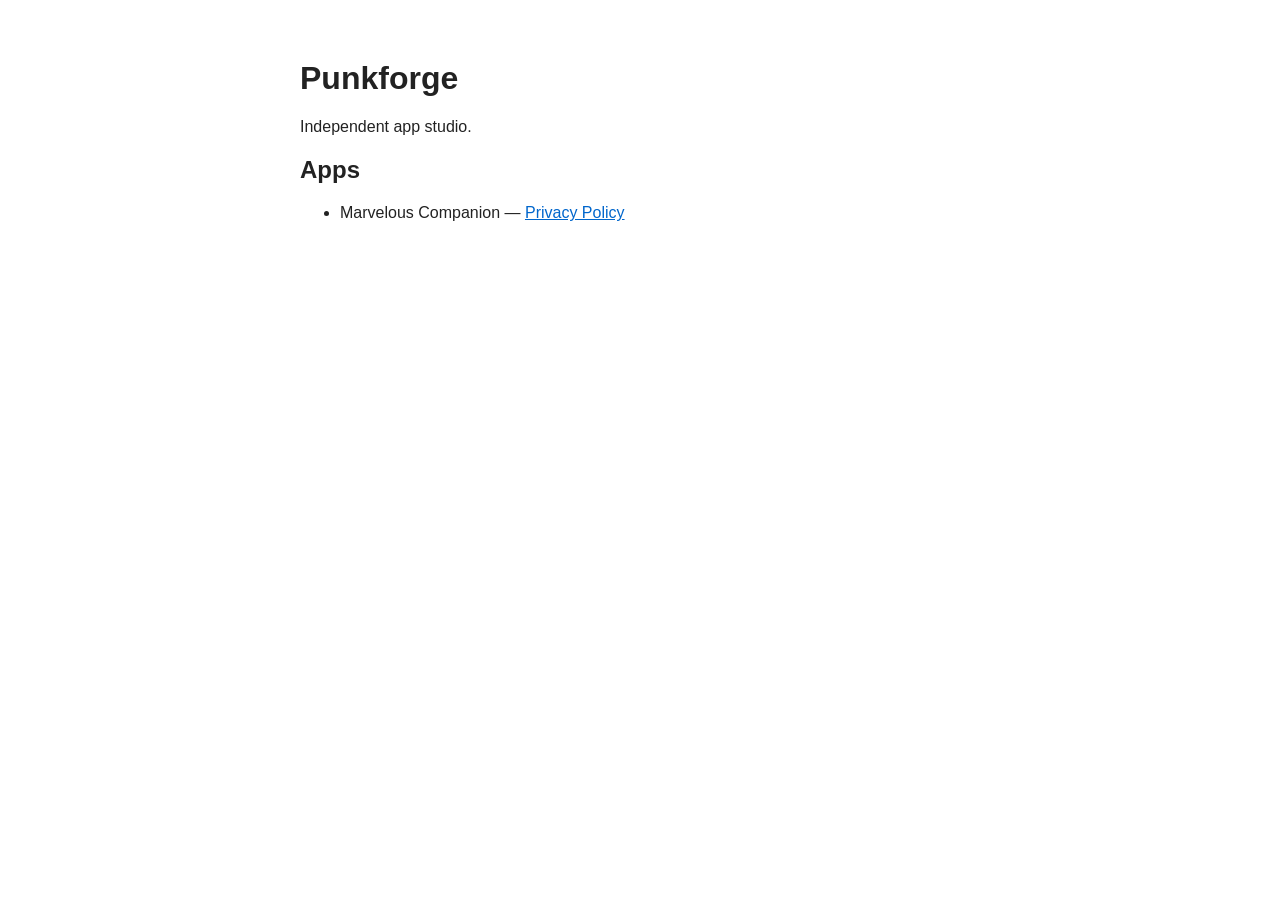
==== index.html @ 89debbb6 "feat: add studio index and Marvelous Companion privacy policy" ====
<!DOCTYPE html>
<html lang="en">
<head>
  <meta charset="UTF-8">
  <meta name="viewport" content="width=device-width, initial-scale=1.0">
  <title>Punkforge</title>
  <style>
    body { font-family: sans-serif; max-width: 680px; margin: 60px auto; padding: 0 20px; color: #222; }
    a { color: #0066cc; }
  </style>
</head>
<body>
  <h1>Punkforge</h1>
  <p>Independent app studio.</p>
  <h2>Apps</h2>
  <ul>
    <li>Marvelous Companion — <a href="/privacy/marvelous-companion">Privacy Policy</a></li>
  </ul>
</body>
</html>
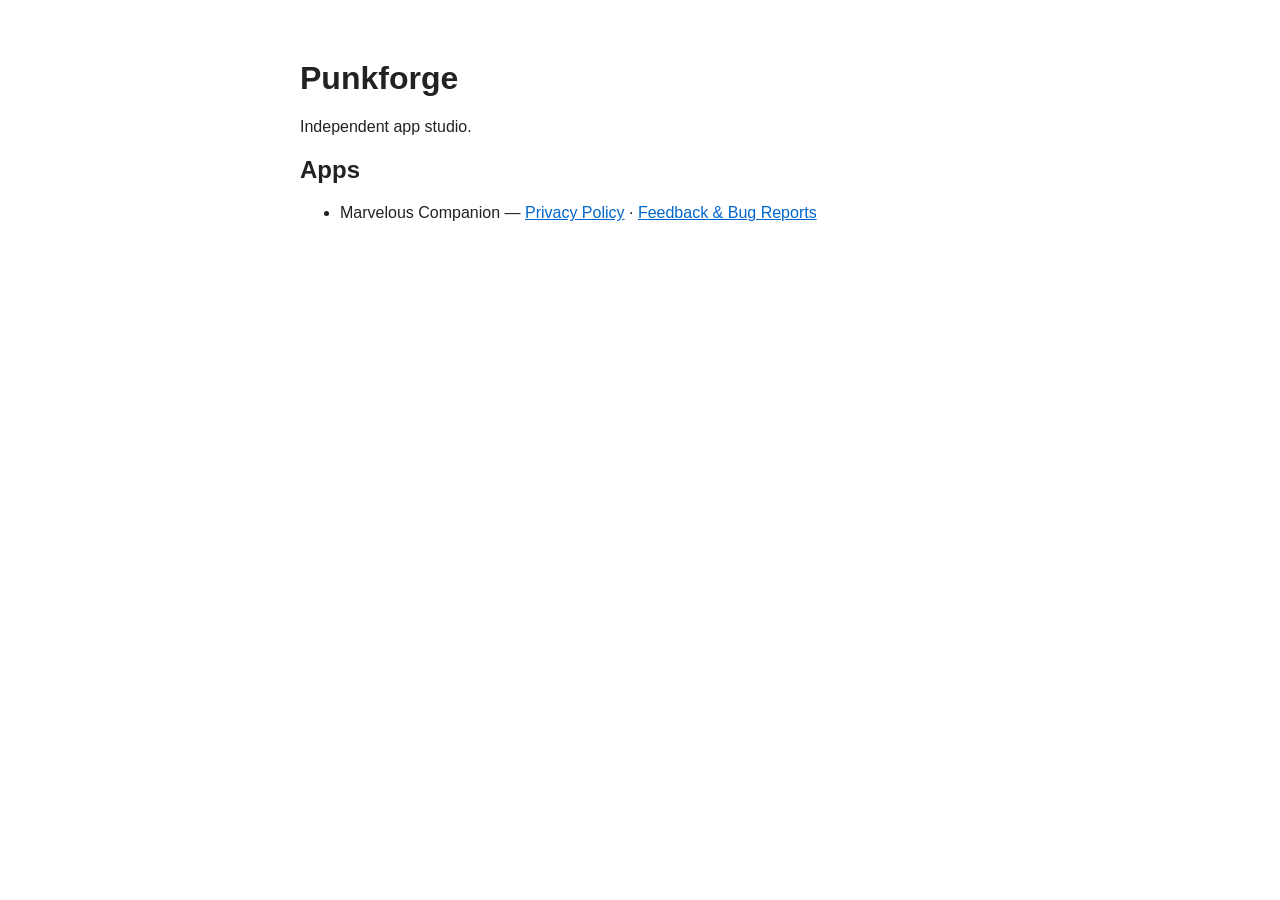
==== commit 0adad6f4: "feat: add Marvelous Companion feedback form page" ====
--- a/index.html
+++ b/index.html
@@ -14,7 +14,7 @@
   <p>Independent app studio.</p>
   <h2>Apps</h2>
   <ul>
-    <li>Marvelous Companion — <a href="/privacy/marvelous-companion">Privacy Policy</a></li>
+    <li>Marvelous Companion — <a href="/privacy/marvelous-companion">Privacy Policy</a> · <a href="/feedback">Feedback & Bug Reports</a></li>
   </ul>
 </body>
 </html>
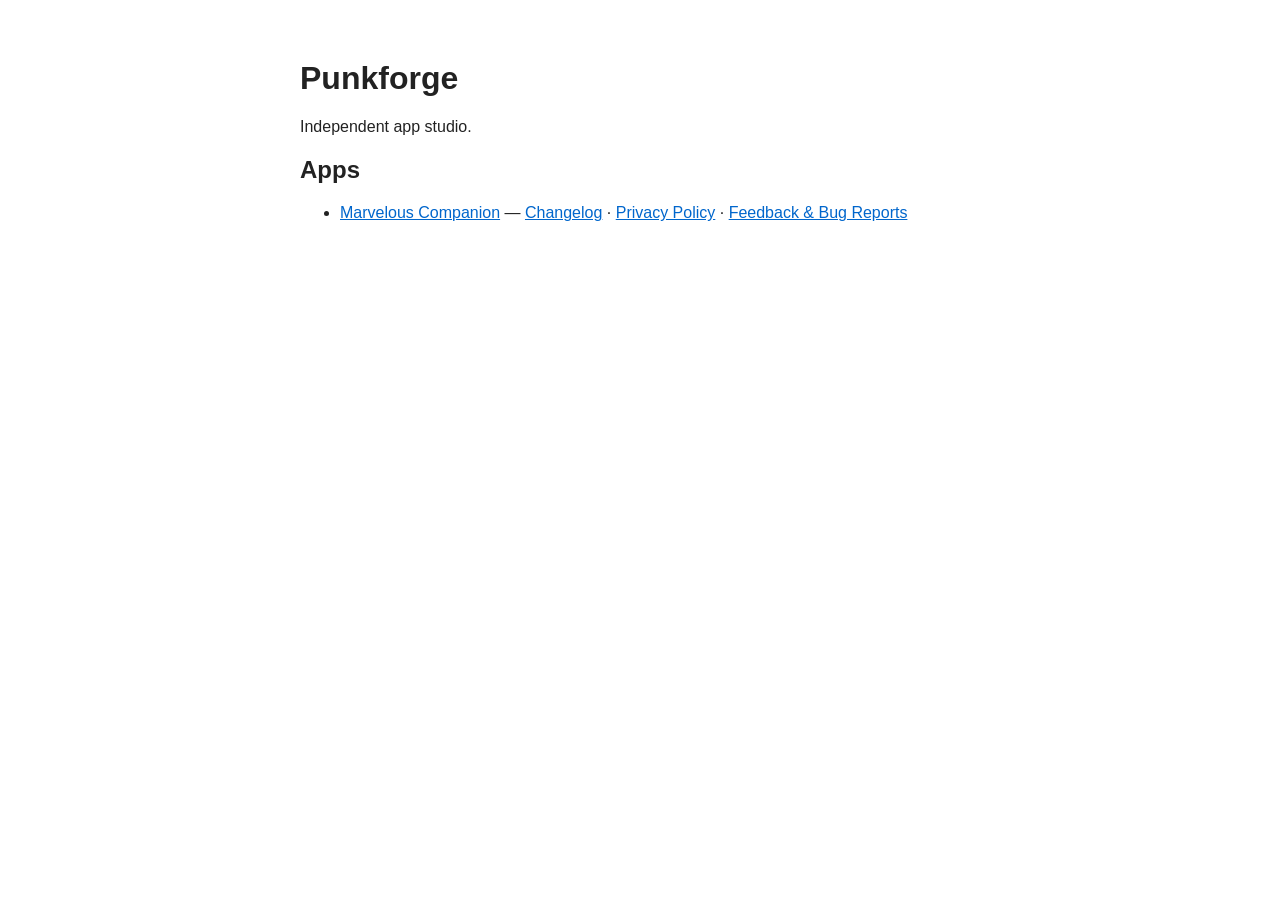
==== commit 5421e3e1: "fix: restore studio index content" ====
--- a/index.html
+++ b/index.html
@@ -14,7 +14,7 @@
   <p>Independent app studio.</p>
   <h2>Apps</h2>
   <ul>
-    <li>Marvelous Companion — <a href="/privacy/marvelous-companion">Privacy Policy</a> · <a href="/feedback">Feedback & Bug Reports</a></li>
+    <li><a href="/marvelous-companion">Marvelous Companion</a> — <a href="/marvelous-companion/changelog">Changelog</a> · <a href="/marvelous-companion/privacy">Privacy Policy</a> · <a href="/feedback">Feedback &amp; Bug Reports</a></li>
   </ul>
 </body>
-</html>
+</html>
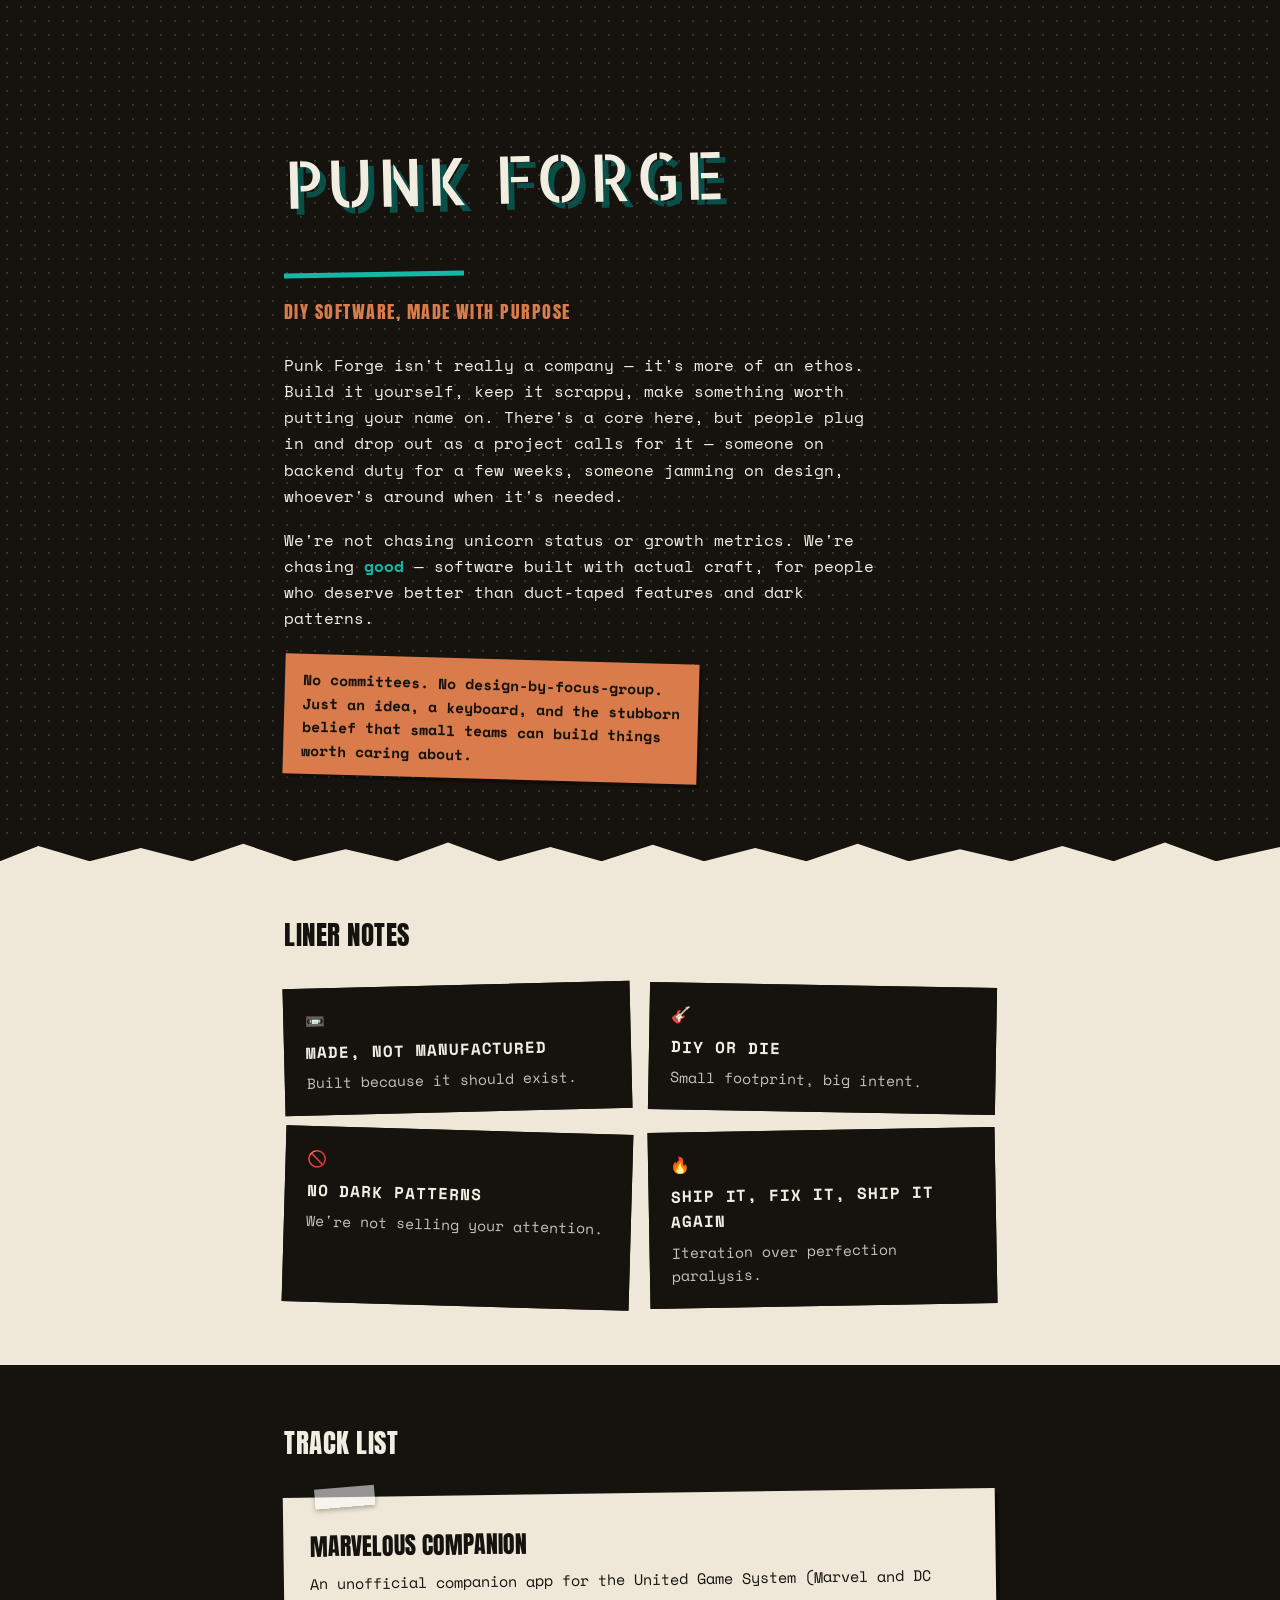
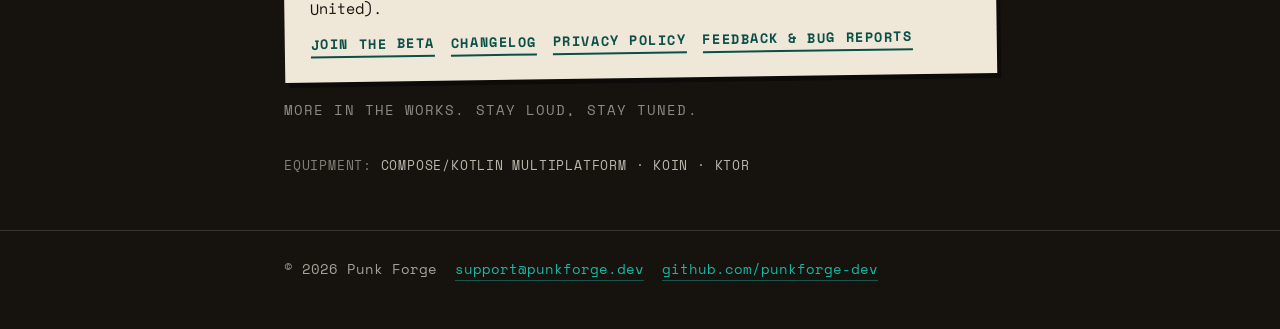
==== commit 16d6725b: "Revamp index.html with new styles and content Updated the HTML structure and styles for the Punk For" ====
--- a/index.html
+++ b/index.html
@@ -1,20 +1,360 @@
 <!DOCTYPE html>
 <html lang="en">
 <head>
-  <meta charset="UTF-8">
-  <meta name="viewport" content="width=device-width, initial-scale=1.0">
-  <title>Punkforge</title>
-  <style>
-    body { font-family: sans-serif; max-width: 680px; margin: 60px auto; padding: 0 20px; color: #222; }
-    a { color: #0066cc; }
-  </style>
+<meta charset="UTF-8">
+<meta name="viewport" content="width=device-width, initial-scale=1.0">
+<title>Punk Forge — DIY software, made with purpose</title>
+<link rel="preconnect" href="https://fonts.googleapis.com">
+<link rel="preconnect" href="https://fonts.gstatic.com" crossorigin>
+<link href="https://fonts.googleapis.com/css2?family=Allerta+Stencil&family=Anton&family=Space+Mono:wght@400;700&display=swap" rel="stylesheet">
+<style>
+  :root {
+    --ink-black: #16130f;
+    --paper: #efe8d8;
+    --paper-dark: #e2d9c4;
+    --teal: #14b8a6;
+    --teal-dark: #0a4f48;
+    --orange: #d97b4a;
+    --cream-text: #f2ede1;
+    --line: rgba(242, 237, 225, 0.16);
+  }
+
+  * { box-sizing: border-box; }
+
+  body {
+    margin: 0;
+    background: var(--ink-black);
+    color: var(--cream-text);
+    font-family: 'Space Mono', monospace;
+    line-height: 1.6;
+  }
+
+  a { color: var(--teal); }
+  a:focus-visible, button:focus-visible {
+    outline: 2px solid var(--teal);
+    outline-offset: 3px;
+  }
+
+  .wrap {
+    max-width: 760px;
+    margin: 0 auto;
+    padding: 0 24px;
+  }
+
+  /* ---------- Hero ---------- */
+
+  .hero {
+    position: relative;
+    padding: 90px 0 60px;
+    background-image: radial-gradient(var(--line) 1px, transparent 1px);
+    background-size: 14px 14px;
+    overflow: hidden;
+  }
+
+  .wordmark-wrap {
+    margin-bottom: 20px;
+  }
+
+  .wordmark {
+    position: relative;
+    display: inline-block;
+    font-family: 'Allerta Stencil', sans-serif;
+    font-weight: 400;
+    text-transform: uppercase;
+    letter-spacing: 0.05em;
+    font-size: clamp(2.3rem, 8.5vw, 4.1rem);
+    line-height: 1.05;
+    color: var(--cream-text);
+    transform: rotate(-1.4deg);
+    text-shadow: 6px 6px 0 var(--teal-dark);
+  }
+
+  .underline-bar {
+    width: min(180px, 40%);
+    height: 5px;
+    margin-top: 4px;
+    background: var(--teal);
+    transform: rotate(-1deg);
+  }
+
+  .patch h1 {
+    margin: 0;
+    font-family: 'Allerta Stencil', sans-serif;
+    font-weight: 400;
+    text-transform: uppercase;
+    letter-spacing: 0.05em;
+    color: var(--ink-black);
+    font-size: clamp(1.8rem, 6vw, 2.9rem);
+    line-height: 1.05;
+    text-align: center;
+    white-space: nowrap;
+  }
+
+  .tagline {
+    font-family: 'Anton', sans-serif;
+    font-weight: 400;
+    font-size: 1.15rem;
+    text-transform: uppercase;
+    letter-spacing: 0.08em;
+    color: var(--orange);
+    margin: 0 0 26px;
+  }
+
+  .lede {
+    max-width: 60ch;
+    font-size: 1.02rem;
+    color: var(--cream-text);
+    margin: 0 0 18px;
+  }
+
+  .lede strong { color: var(--teal); }
+
+  .sticky-note {
+    display: inline-block;
+    background: var(--orange);
+    color: var(--ink-black);
+    font-weight: 700;
+    font-size: 0.92rem;
+    padding: 14px 18px 12px;
+    margin-top: 10px;
+    transform: rotate(1.6deg);
+    box-shadow: 3px 4px 0 rgba(0,0,0,0.3);
+    max-width: 46ch;
+  }
+
+  /* ---------- Torn divider ---------- */
+
+  .torn {
+    height: 22px;
+    background: var(--paper);
+    clip-path: polygon(
+      0% 100%, 3% 30%, 7% 100%, 11% 40%, 15% 100%, 19% 20%, 23% 100%,
+      27% 45%, 31% 100%, 35% 15%, 39% 100%, 43% 35%, 47% 100%, 51% 25%,
+      55% 100%, 59% 40%, 63% 100%, 67% 20%, 71% 100%, 75% 45%, 79% 100%,
+      83% 30%, 87% 100%, 91% 15%, 95% 100%, 100% 35%, 100% 100%, 0% 100%
+    );
+  }
+
+  /* ---------- Setlist (ethos) section ---------- */
+
+  .ethos {
+    background: var(--paper);
+    color: var(--ink-black);
+    padding: 52px 0 60px;
+  }
+
+  .ethos h2, .apps h2 {
+    font-family: 'Anton', sans-serif;
+    font-weight: 400;
+    font-size: 1.7rem;
+    letter-spacing: 0.02em;
+    margin: 0 0 28px;
+    text-transform: uppercase;
+  }
+
+  .cards {
+    display: grid;
+    grid-template-columns: repeat(2, 1fr);
+    gap: 18px;
+  }
+  @media (max-width: 540px) {
+    .cards { grid-template-columns: 1fr; }
+  }
+
+  .card {
+    background: var(--ink-black);
+    color: var(--cream-text);
+    padding: 18px 20px;
+    border: 2px solid var(--ink-black);
+  }
+  .card:nth-child(1) { transform: rotate(-1.4deg); }
+  .card:nth-child(2) { transform: rotate(1deg); }
+  .card:nth-child(3) { transform: rotate(1.6deg); }
+  .card:nth-child(4) { transform: rotate(-1deg); }
+
+  .card .mark { color: var(--teal); font-weight: 700; }
+  .card h3 {
+    font-family: 'Space Mono', monospace;
+    font-size: 1rem;
+    text-transform: uppercase;
+    letter-spacing: 0.06em;
+    margin: 6px 0 6px;
+  }
+  .card p { margin: 0; font-size: 0.92rem; color: rgba(242,237,225,0.8); }
+
+  /* ---------- Forging (apps) ---------- */
+
+  .apps { background: var(--ink-black); padding: 56px 0 40px; }
+
+  .app-card {
+    background: var(--paper);
+    color: var(--ink-black);
+    padding: 24px 26px;
+    position: relative;
+    transform: rotate(-0.8deg);
+    box-shadow: 4px 5px 0 rgba(0,0,0,0.4);
+  }
+
+  .app-card::before {
+    content: "";
+    position: absolute;
+    top: -10px;
+    left: 32px;
+    width: 60px;
+    height: 20px;
+    background: rgba(255,255,255,0.55);
+    transform: rotate(-4deg);
+    box-shadow: 0 2px 5px rgba(0,0,0,0.3);
+  }
+
+  .app-card h3 {
+    font-family: 'Anton', sans-serif;
+    font-weight: 400;
+    font-size: 1.5rem;
+    text-transform: uppercase;
+    margin: 6px 0 6px;
+  }
+
+  .app-card p { margin: 0 0 14px; font-size: 0.95rem; }
+
+  .app-links {
+    display: flex;
+    flex-wrap: wrap;
+    gap: 6px 16px;
+    font-size: 0.85rem;
+    font-weight: 700;
+    text-transform: uppercase;
+    letter-spacing: 0.04em;
+  }
+  .app-links a { color: var(--teal-dark); text-decoration: none; border-bottom: 2px solid var(--teal-dark); }
+  .app-links a:hover { color: var(--ink-black); border-bottom-color: var(--ink-black); }
+  .app-links a:focus-visible { outline-color: var(--ink-black); }
+
+  .coming-soon {
+    margin-top: 22px;
+    font-size: 0.85rem;
+    text-transform: uppercase;
+    letter-spacing: 0.08em;
+    color: rgba(242,237,225,0.55);
+  }
+
+  .equipment {
+    margin-top: 34px;
+    font-size: 0.82rem;
+    color: rgba(242,237,225,0.5);
+    text-transform: uppercase;
+    letter-spacing: 0.06em;
+  }
+  .equipment span { color: rgba(242,237,225,0.75); }
+
+  /* ---------- Footer ---------- */
+
+  footer {
+    background: var(--ink-black);
+    border-top: 1px solid var(--line);
+    padding: 28px 0 48px;
+    font-size: 0.85rem;
+    color: rgba(242,237,225,0.65);
+  }
+  footer a { color: var(--teal); text-decoration: none; border-bottom: 1px solid rgba(20,184,166,0.4); }
+  footer a:hover { border-bottom-color: var(--teal); }
+  footer .row {
+    display: flex;
+    flex-wrap: wrap;
+    gap: 8px 18px;
+    align-items: center;
+  }
+
+  @media (prefers-reduced-motion: reduce) {
+    * { transition: none !important; }
+  }
+</style>
 </head>
 <body>
-  <h1>Punkforge</h1>
-  <p>Independent app studio.</p>
-  <h2>Apps</h2>
-  <ul>
-    <li><a href="/marvelous-companion">Marvelous Companion</a> — <a href="/marvelous-companion/changelog">Changelog</a> · <a href="/marvelous-companion/privacy">Privacy Policy</a> · <a href="/feedback">Feedback &amp; Bug Reports</a></li>
-  </ul>
+
+  <section class="hero">
+    <div class="wrap">
+      <div class="wordmark-wrap">
+        <h1 class="wordmark">Punk Forge</h1>
+        <div class="underline-bar"></div>
+      </div>
+      <p class="tagline">DIY software, made with purpose</p>
+      <p class="lede">
+        Punk Forge isn't really a company — it's more of an ethos. Build it
+        yourself, keep it scrappy, make something worth putting your name
+        on. There's a core here, but people plug in and drop out as a
+        project calls for it — someone on backend duty for a few weeks,
+        someone jamming on design, whoever's around when it's needed.
+      </p>
+      <p class="lede">
+        We're not chasing unicorn status or growth metrics. We're chasing
+        <strong>good</strong> — software built with actual craft, for
+        people who deserve better than duct-taped features and dark
+        patterns.
+      </p>
+      <div class="sticky-note">
+        No committees. No design-by-focus-group. Just an idea, a keyboard,
+        and the stubborn belief that small teams can build things worth
+        caring about.
+      </div>
+    </div>
+  </section>
+
+  <div class="torn"></div>
+
+  <section class="ethos">
+    <div class="wrap">
+      <h2>Liner Notes</h2>
+      <div class="cards">
+        <div class="card">
+          <div class="mark">📼</div>
+          <h3>Made, not manufactured</h3>
+          <p>Built because it should exist.</p>
+        </div>
+        <div class="card">
+          <div class="mark">🎸</div>
+          <h3>DIY or die</h3>
+          <p>Small footprint, big intent.</p>
+        </div>
+        <div class="card">
+          <div class="mark">🚫</div>
+          <h3>No dark patterns</h3>
+          <p>We're not selling your attention.</p>
+        </div>
+        <div class="card">
+          <div class="mark">🔥</div>
+          <h3>Ship it, fix it, ship it again</h3>
+          <p>Iteration over perfection paralysis.</p>
+        </div>
+      </div>
+    </div>
+  </section>
+
+  <section class="apps">
+    <div class="wrap">
+      <h2>Track List</h2>
+      <div class="app-card">
+        <h3>Marvelous Companion</h3>
+        <p>An unofficial companion app for the United Game System (Marvel and DC United).</p>
+        <div class="app-links">
+          <a href="https://discord.gg/6PDXRXaq2K">Join the Beta</a>
+          <a href="/marvelous-companion/changelog">Changelog</a>
+          <a href="/marvelous-companion/privacy">Privacy Policy</a>
+          <a href="/feedback">Feedback &amp; Bug Reports</a>
+        </div>
+      </div>
+      <p class="coming-soon">More in the works. Stay loud, stay tuned.</p>
+      <p class="equipment">Equipment: <span>Compose/Kotlin Multiplatform · Koin · Ktor</span></p>
+    </div>
+  </section>
+
+  <footer>
+    <div class="wrap row">
+      <span>&copy; 2026 Punk Forge</span>
+      <a href="mailto:support@punkforge.dev">support@punkforge.dev</a>
+      <a href="https://github.com/punkforge-dev">github.com/punkforge-dev</a>
+    </div>
+  </footer>
+
 </body>
-</html>+</html>
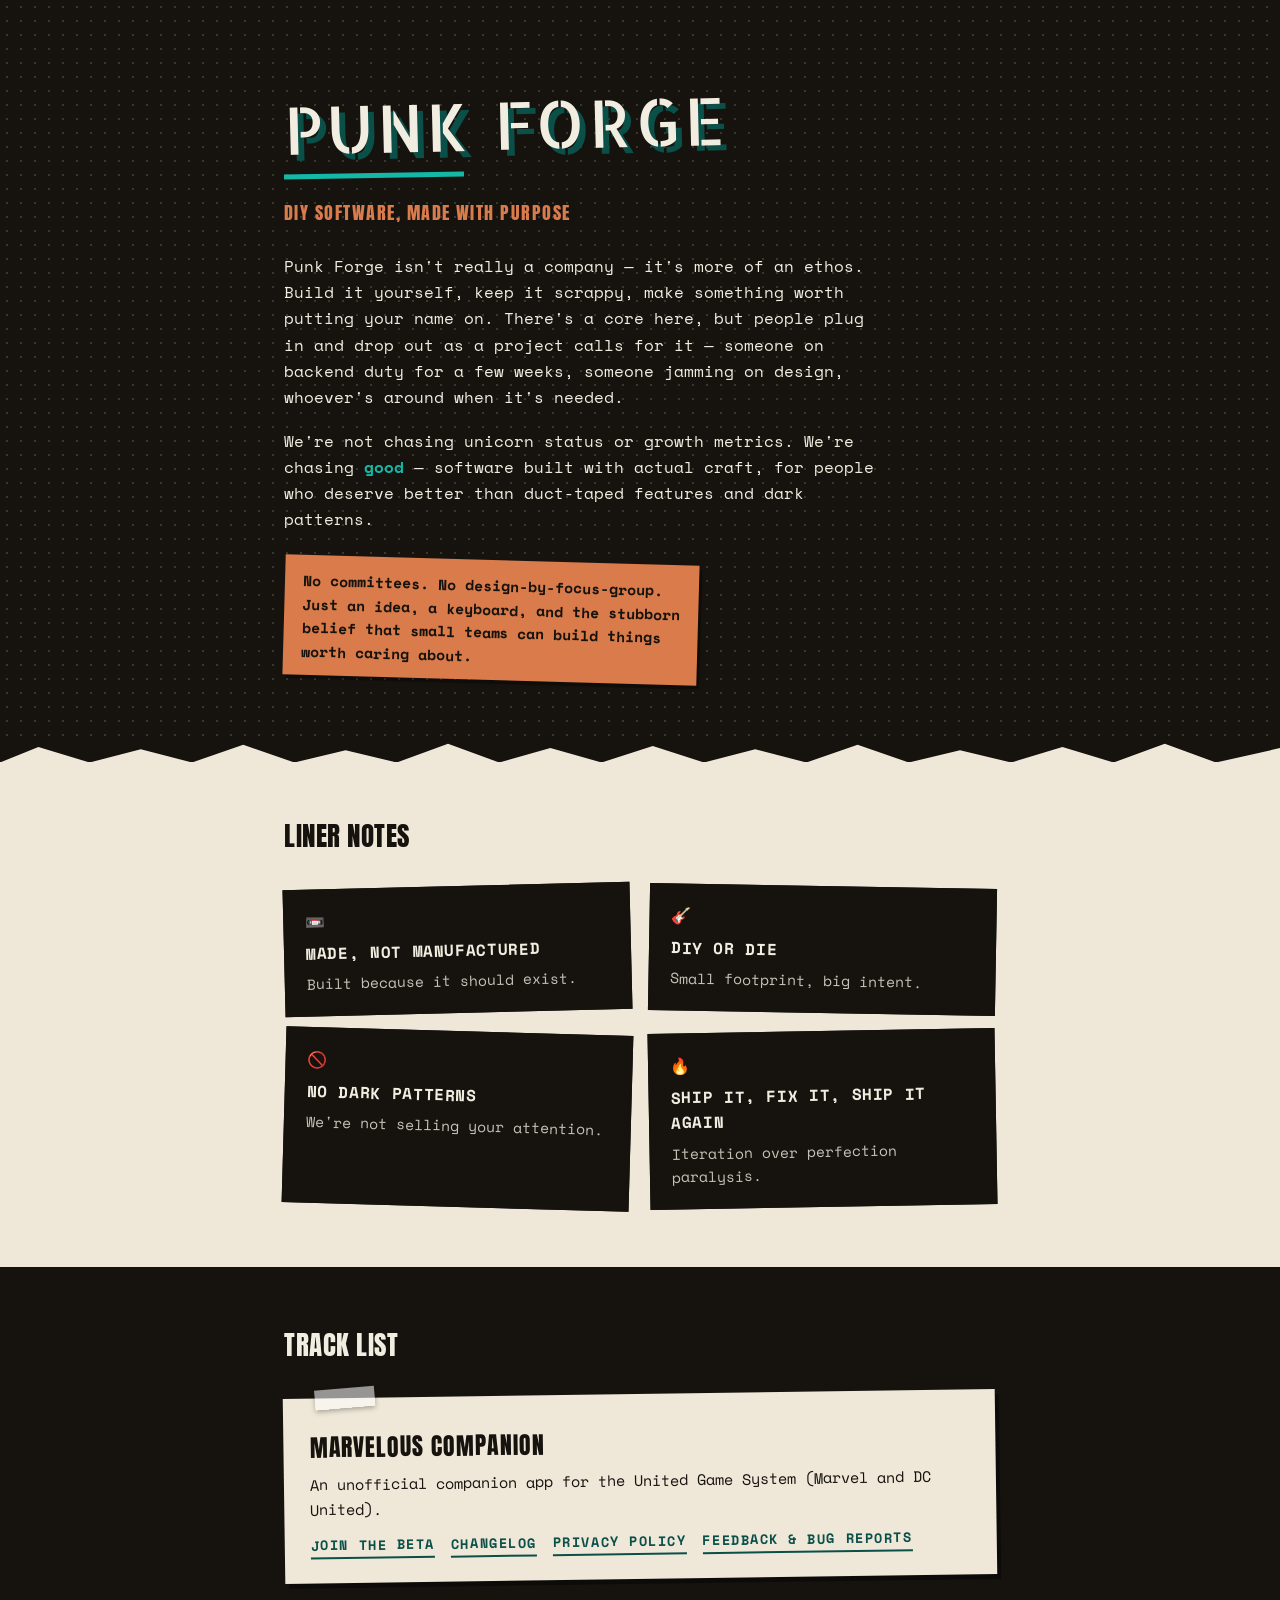
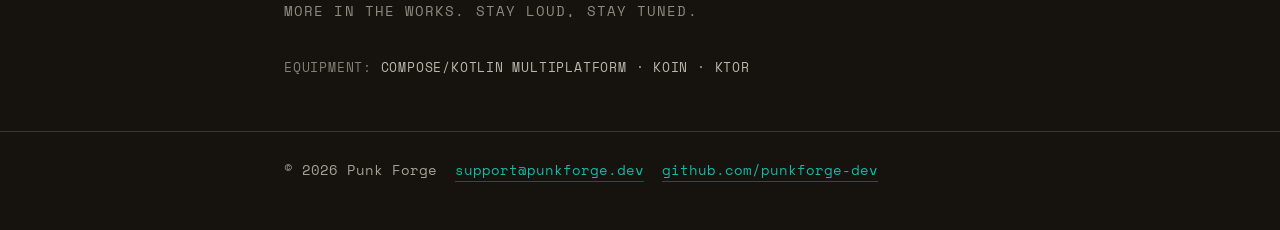
==== commit 8cb6a43f: "extend punk-zine design system site-wide Pull index.html's design tokens/components into assets/styl" ====
--- a/index.html
+++ b/index.html
@@ -7,40 +7,8 @@
 <link rel="preconnect" href="https://fonts.googleapis.com">
 <link rel="preconnect" href="https://fonts.gstatic.com" crossorigin>
 <link href="https://fonts.googleapis.com/css2?family=Allerta+Stencil&family=Anton&family=Space+Mono:wght@400;700&display=swap" rel="stylesheet">
+<link rel="stylesheet" href="/assets/style.css">
 <style>
-  :root {
-    --ink-black: #16130f;
-    --paper: #efe8d8;
-    --paper-dark: #e2d9c4;
-    --teal: #14b8a6;
-    --teal-dark: #0a4f48;
-    --orange: #d97b4a;
-    --cream-text: #f2ede1;
-    --line: rgba(242, 237, 225, 0.16);
-  }
-
-  * { box-sizing: border-box; }
-
-  body {
-    margin: 0;
-    background: var(--ink-black);
-    color: var(--cream-text);
-    font-family: 'Space Mono', monospace;
-    line-height: 1.6;
-  }
-
-  a { color: var(--teal); }
-  a:focus-visible, button:focus-visible {
-    outline: 2px solid var(--teal);
-    outline-offset: 3px;
-  }
-
-  .wrap {
-    max-width: 760px;
-    margin: 0 auto;
-    padding: 0 24px;
-  }
-
   /* ---------- Hero ---------- */
 
   .hero {
@@ -90,145 +58,14 @@
     white-space: nowrap;
   }
 
-  .tagline {
-    font-family: 'Anton', sans-serif;
-    font-weight: 400;
-    font-size: 1.15rem;
-    text-transform: uppercase;
-    letter-spacing: 0.08em;
-    color: var(--orange);
-    margin: 0 0 26px;
+  /* ---------- Setlist (paper-section) + Forging (apps) ---------- */
+
+  .paper-section h2, .apps h2 {
+    font-size: 1.7rem;
+    margin: 0 0 28px;
   }
 
-  .lede {
-    max-width: 60ch;
-    font-size: 1.02rem;
-    color: var(--cream-text);
-    margin: 0 0 18px;
-  }
-
-  .lede strong { color: var(--teal); }
-
-  .sticky-note {
-    display: inline-block;
-    background: var(--orange);
-    color: var(--ink-black);
-    font-weight: 700;
-    font-size: 0.92rem;
-    padding: 14px 18px 12px;
-    margin-top: 10px;
-    transform: rotate(1.6deg);
-    box-shadow: 3px 4px 0 rgba(0,0,0,0.3);
-    max-width: 46ch;
-  }
-
-  /* ---------- Torn divider ---------- */
-
-  .torn {
-    height: 22px;
-    background: var(--paper);
-    clip-path: polygon(
-      0% 100%, 3% 30%, 7% 100%, 11% 40%, 15% 100%, 19% 20%, 23% 100%,
-      27% 45%, 31% 100%, 35% 15%, 39% 100%, 43% 35%, 47% 100%, 51% 25%,
-      55% 100%, 59% 40%, 63% 100%, 67% 20%, 71% 100%, 75% 45%, 79% 100%,
-      83% 30%, 87% 100%, 91% 15%, 95% 100%, 100% 35%, 100% 100%, 0% 100%
-    );
-  }
-
-  /* ---------- Setlist (ethos) section ---------- */
-
-  .ethos {
-    background: var(--paper);
-    color: var(--ink-black);
-    padding: 52px 0 60px;
-  }
-
-  .ethos h2, .apps h2 {
-    font-family: 'Anton', sans-serif;
-    font-weight: 400;
-    font-size: 1.7rem;
-    letter-spacing: 0.02em;
-    margin: 0 0 28px;
-    text-transform: uppercase;
-  }
-
-  .cards {
-    display: grid;
-    grid-template-columns: repeat(2, 1fr);
-    gap: 18px;
-  }
-  @media (max-width: 540px) {
-    .cards { grid-template-columns: 1fr; }
-  }
-
-  .card {
-    background: var(--ink-black);
-    color: var(--cream-text);
-    padding: 18px 20px;
-    border: 2px solid var(--ink-black);
-  }
-  .card:nth-child(1) { transform: rotate(-1.4deg); }
-  .card:nth-child(2) { transform: rotate(1deg); }
-  .card:nth-child(3) { transform: rotate(1.6deg); }
-  .card:nth-child(4) { transform: rotate(-1deg); }
-
-  .card .mark { color: var(--teal); font-weight: 700; }
-  .card h3 {
-    font-family: 'Space Mono', monospace;
-    font-size: 1rem;
-    text-transform: uppercase;
-    letter-spacing: 0.06em;
-    margin: 6px 0 6px;
-  }
-  .card p { margin: 0; font-size: 0.92rem; color: rgba(242,237,225,0.8); }
-
-  /* ---------- Forging (apps) ---------- */
-
   .apps { background: var(--ink-black); padding: 56px 0 40px; }
-
-  .app-card {
-    background: var(--paper);
-    color: var(--ink-black);
-    padding: 24px 26px;
-    position: relative;
-    transform: rotate(-0.8deg);
-    box-shadow: 4px 5px 0 rgba(0,0,0,0.4);
-  }
-
-  .app-card::before {
-    content: "";
-    position: absolute;
-    top: -10px;
-    left: 32px;
-    width: 60px;
-    height: 20px;
-    background: rgba(255,255,255,0.55);
-    transform: rotate(-4deg);
-    box-shadow: 0 2px 5px rgba(0,0,0,0.3);
-  }
-
-  .app-card h3 {
-    font-family: 'Anton', sans-serif;
-    font-weight: 400;
-    font-size: 1.5rem;
-    text-transform: uppercase;
-    margin: 6px 0 6px;
-  }
-
-  .app-card p { margin: 0 0 14px; font-size: 0.95rem; }
-
-  .app-links {
-    display: flex;
-    flex-wrap: wrap;
-    gap: 6px 16px;
-    font-size: 0.85rem;
-    font-weight: 700;
-    text-transform: uppercase;
-    letter-spacing: 0.04em;
-  }
-  .app-links a { color: var(--teal-dark); text-decoration: none; border-bottom: 2px solid var(--teal-dark); }
-  .app-links a:hover { color: var(--ink-black); border-bottom-color: var(--ink-black); }
-  .app-links a:focus-visible { outline-color: var(--ink-black); }
 
   .coming-soon {
     margin-top: 22px;
@@ -246,28 +83,6 @@
     letter-spacing: 0.06em;
   }
   .equipment span { color: rgba(242,237,225,0.75); }
-
-  /* ---------- Footer ---------- */
-
-  footer {
-    background: var(--ink-black);
-    border-top: 1px solid var(--line);
-    padding: 28px 0 48px;
-    font-size: 0.85rem;
-    color: rgba(242,237,225,0.65);
-  }
-  footer a { color: var(--teal); text-decoration: none; border-bottom: 1px solid rgba(20,184,166,0.4); }
-  footer a:hover { border-bottom-color: var(--teal); }
-  footer .row {
-    display: flex;
-    flex-wrap: wrap;
-    gap: 8px 18px;
-    align-items: center;
-  }
-
-  @media (prefers-reduced-motion: reduce) {
-    * { transition: none !important; }
-  }
 </style>
 </head>
 <body>
@@ -302,7 +117,7 @@
 
   <div class="torn"></div>
 
-  <section class="ethos">
+  <section class="paper-section">
     <div class="wrap">
       <h2>Liner Notes</h2>
       <div class="cards">
--- a/assets/style.css
+++ b/assets/style.css
@@ -0,0 +1,268 @@
+/* Punk Forge shared design system — tokens, fonts, base + reusable components. */
+
+:root {
+  --ink-black: #16130f;
+  --paper: #efe8d8;
+  --paper-dark: #e2d9c4;
+  --teal: #14b8a6;
+  --teal-dark: #0a4f48;
+  --orange: #d97b4a;
+  --cream-text: #f2ede1;
+  --line: rgba(242, 237, 225, 0.16);
+}
+
+* { box-sizing: border-box; }
+
+body {
+  margin: 0;
+  background: var(--ink-black);
+  color: var(--cream-text);
+  font-family: 'Space Mono', monospace;
+  line-height: 1.6;
+}
+
+a { color: var(--teal); }
+a:focus-visible, button:focus-visible {
+  outline: 2px solid var(--teal);
+  outline-offset: 3px;
+}
+
+h1 {
+  font-family: 'Anton', sans-serif;
+  font-weight: 400;
+  text-transform: uppercase;
+  letter-spacing: 0.02em;
+  margin: 0 0 10px;
+  font-size: clamp(1.8rem, 5vw, 2.6rem);
+  line-height: 1.1;
+}
+
+h2 {
+  font-family: 'Anton', sans-serif;
+  font-weight: 400;
+  text-transform: uppercase;
+  letter-spacing: 0.02em;
+  margin: 0 0 20px;
+  font-size: 1.6rem;
+}
+
+h3 {
+  font-family: 'Space Mono', monospace;
+  font-weight: 700;
+  text-transform: uppercase;
+  letter-spacing: 0.04em;
+  margin: 0 0 6px;
+}
+
+.wrap {
+  max-width: 760px;
+  margin: 0 auto;
+  padding: 0 24px;
+}
+
+/* ---------- Site header (subpages) ---------- */
+
+.site-header {
+  padding: 24px 0;
+  border-bottom: 1px solid var(--line);
+}
+
+.site-header .wordmark-sm {
+  font-family: 'Allerta Stencil', sans-serif;
+  text-transform: uppercase;
+  letter-spacing: 0.05em;
+  font-size: 1.25rem;
+  color: var(--cream-text);
+  text-decoration: none;
+  text-shadow: 3px 3px 0 var(--teal-dark);
+}
+.site-header .wordmark-sm:focus-visible { outline-color: var(--teal); }
+
+.site-header .crumb {
+  font-size: 0.85rem;
+  color: rgba(242, 237, 225, 0.55);
+  margin-left: 8px;
+  text-transform: uppercase;
+  letter-spacing: 0.06em;
+}
+
+/* ---------- Tagline / lede (shared with hero) ---------- */
+
+.tagline {
+  font-family: 'Anton', sans-serif;
+  font-weight: 400;
+  font-size: 1.15rem;
+  text-transform: uppercase;
+  letter-spacing: 0.08em;
+  color: var(--orange);
+  margin: 0 0 26px;
+}
+
+.lede {
+  max-width: 60ch;
+  font-size: 1.02rem;
+  color: var(--cream-text);
+  margin: 0 0 18px;
+}
+
+.lede strong { color: var(--teal); }
+
+/* ---------- Sticky-note callout ---------- */
+
+.sticky-note {
+  display: inline-block;
+  background: var(--orange);
+  color: var(--ink-black);
+  font-weight: 700;
+  font-size: 0.92rem;
+  padding: 14px 18px 12px;
+  margin-top: 10px;
+  transform: rotate(1.6deg);
+  box-shadow: 3px 4px 0 rgba(0, 0, 0, 0.3);
+  max-width: 46ch;
+}
+.sticky-note a { color: var(--ink-black); text-decoration: underline; }
+
+/* ---------- Torn-paper divider ---------- */
+
+.torn {
+  height: 22px;
+  background: var(--paper);
+  clip-path: polygon(
+    0% 100%, 3% 30%, 7% 100%, 11% 40%, 15% 100%, 19% 20%, 23% 100%,
+    27% 45%, 31% 100%, 35% 15%, 39% 100%, 43% 35%, 47% 100%, 51% 25%,
+    55% 100%, 59% 40%, 63% 100%, 67% 20%, 71% 100%, 75% 45%, 79% 100%,
+    83% 30%, 87% 100%, 91% 15%, 95% 100%, 100% 35%, 100% 100%, 0% 100%
+  );
+}
+
+/* ---------- Paper content section ---------- */
+
+.paper-section {
+  background: var(--paper);
+  color: var(--ink-black);
+  padding: 52px 0 60px;
+}
+
+/* ---------- Rotated taped cards ---------- */
+
+.cards {
+  display: grid;
+  grid-template-columns: repeat(2, 1fr);
+  gap: 18px;
+}
+@media (max-width: 540px) {
+  .cards { grid-template-columns: 1fr; }
+}
+
+.card {
+  background: var(--ink-black);
+  color: var(--cream-text);
+  padding: 18px 20px;
+  border: 2px solid var(--ink-black);
+  display: block;
+  text-decoration: none;
+}
+.card:nth-child(1) { transform: rotate(-1.4deg); }
+.card:nth-child(2) { transform: rotate(1deg); }
+.card:nth-child(3) { transform: rotate(1.6deg); }
+.card:nth-child(4) { transform: rotate(-1deg); }
+
+.card .mark { color: var(--teal); font-weight: 700; }
+.card h3 {
+  font-family: 'Space Mono', monospace;
+  font-size: 1rem;
+  color: var(--cream-text);
+  margin: 6px 0 6px;
+}
+.card p { margin: 0; font-size: 0.92rem; color: rgba(242, 237, 225, 0.8); }
+
+/* ---------- App card (tape-strip panel) ---------- */
+
+.app-card {
+  background: var(--paper);
+  color: var(--ink-black);
+  padding: 24px 26px;
+  position: relative;
+  transform: rotate(-0.8deg);
+  box-shadow: 4px 5px 0 rgba(0, 0, 0, 0.4);
+}
+
+.app-card::before {
+  content: "";
+  position: absolute;
+  top: -10px;
+  left: 32px;
+  width: 60px;
+  height: 20px;
+  background: rgba(255, 255, 255, 0.55);
+  transform: rotate(-4deg);
+  box-shadow: 0 2px 5px rgba(0, 0, 0, 0.3);
+}
+
+.app-card h3 {
+  font-family: 'Anton', sans-serif;
+  font-weight: 400;
+  font-size: 1.5rem;
+  color: var(--ink-black);
+  margin: 6px 0 6px;
+}
+
+.app-card p { margin: 0 0 14px; font-size: 0.95rem; }
+
+.app-links {
+  display: flex;
+  flex-wrap: wrap;
+  gap: 6px 16px;
+  font-size: 0.85rem;
+  font-weight: 700;
+  text-transform: uppercase;
+  letter-spacing: 0.04em;
+}
+.app-links a { color: var(--teal-dark); text-decoration: none; border-bottom: 2px solid var(--teal-dark); }
+.app-links a:hover { color: var(--ink-black); border-bottom-color: var(--ink-black); }
+.app-links a:focus-visible { outline-color: var(--ink-black); }
+
+/* ---------- Readable content (prose) pages ---------- */
+
+.page-head { padding: 44px 0 8px; }
+.page-head .tagline { margin: 0 0 4px; }
+
+.prose {
+  max-width: 65ch;
+  padding: 8px 0 40px;
+}
+.prose p { margin: 0 0 16px; }
+.prose ul { margin: 6px 0 16px; padding-left: 22px; }
+.prose li { margin-bottom: 6px; }
+.prose h3 { margin-top: 30px; color: var(--cream-text); }
+.prose .meta { color: rgba(242, 237, 225, 0.6); font-size: 0.9rem; margin: 0 0 10px; }
+.prose em { color: rgba(242, 237, 225, 0.75); }
+
+.back-links {
+  padding: 10px 0 48px;
+  font-size: 0.9rem;
+}
+.back-links a { margin-right: 4px; }
+
+/* ---------- Footer ---------- */
+
+footer {
+  background: var(--ink-black);
+  border-top: 1px solid var(--line);
+  padding: 28px 0 48px;
+  font-size: 0.85rem;
+  color: rgba(242, 237, 225, 0.65);
+}
+footer a { color: var(--teal); text-decoration: none; border-bottom: 1px solid rgba(20, 184, 166, 0.4); }
+footer a:hover { border-bottom-color: var(--teal); }
+footer .row {
+  display: flex;
+  flex-wrap: wrap;
+  gap: 8px 18px;
+  align-items: center;
+}
+
+@media (prefers-reduced-motion: reduce) {
+  * { transition: none !important; }
+}
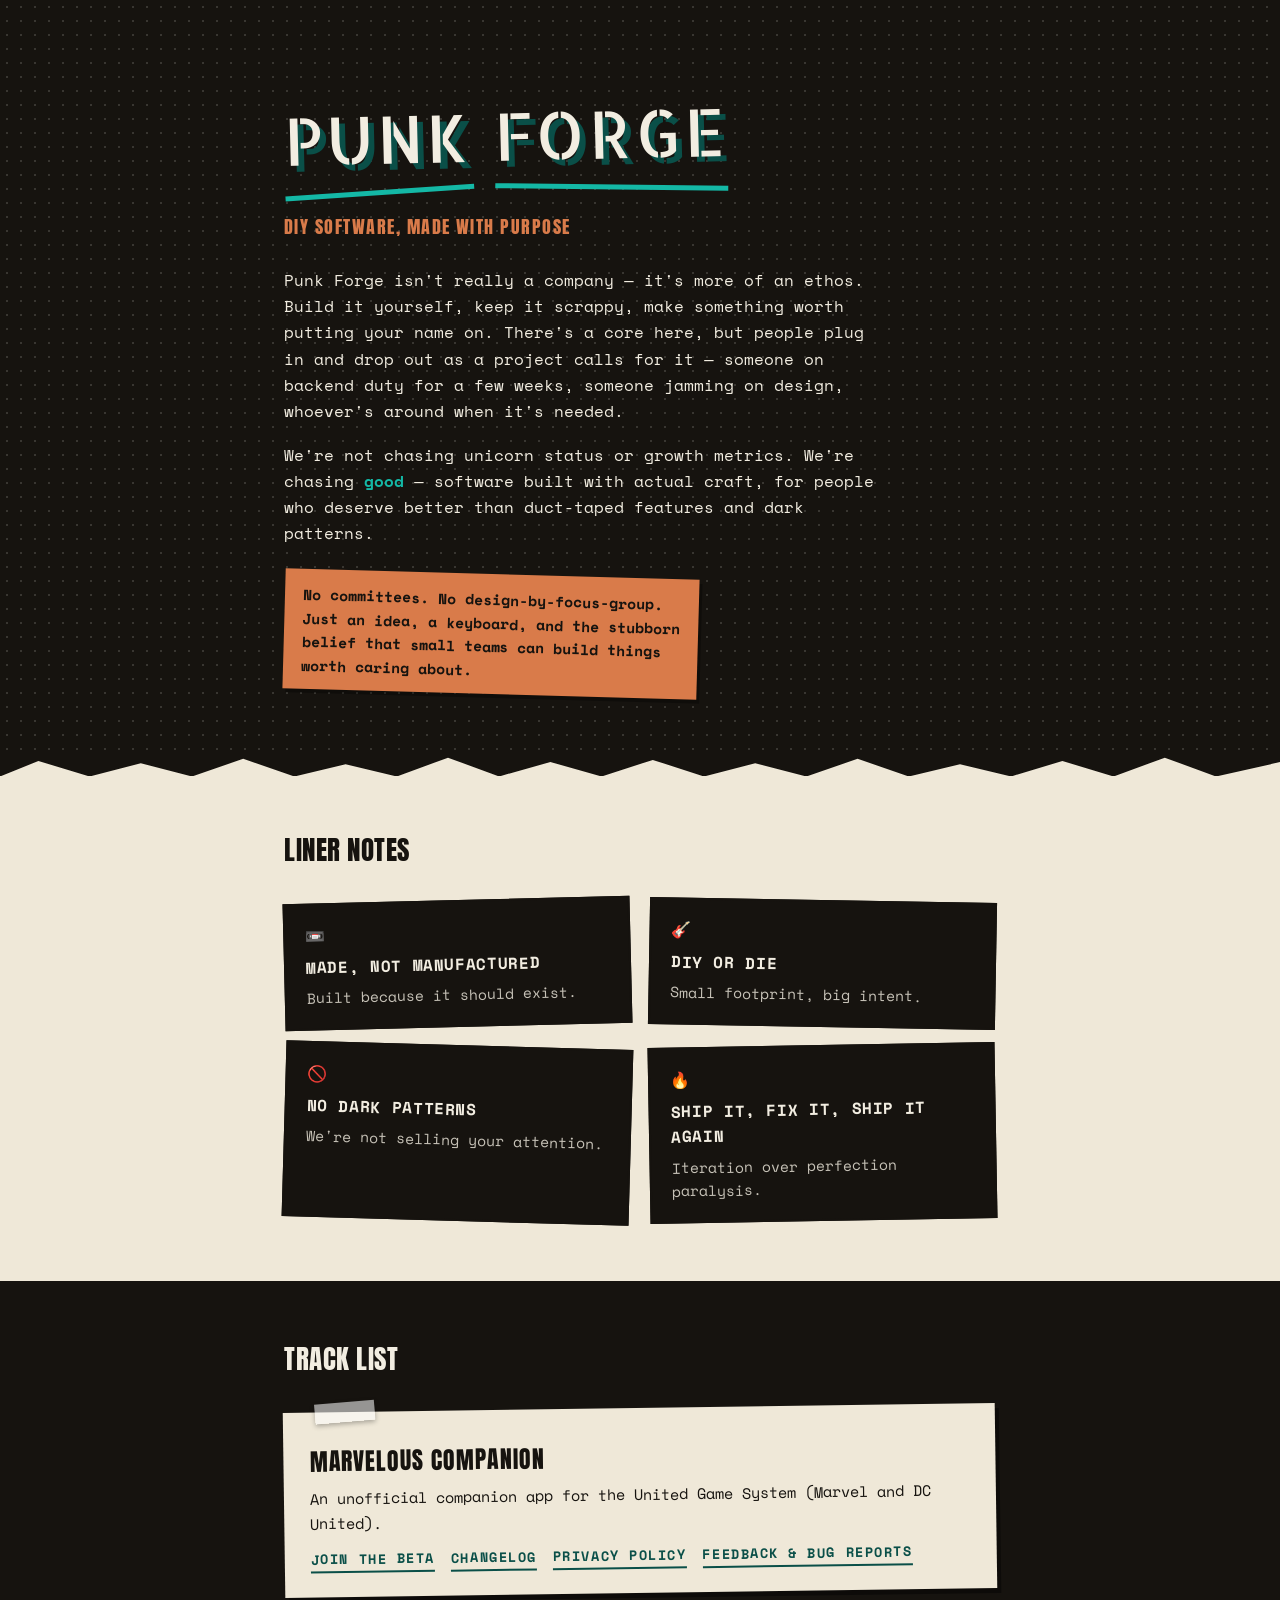
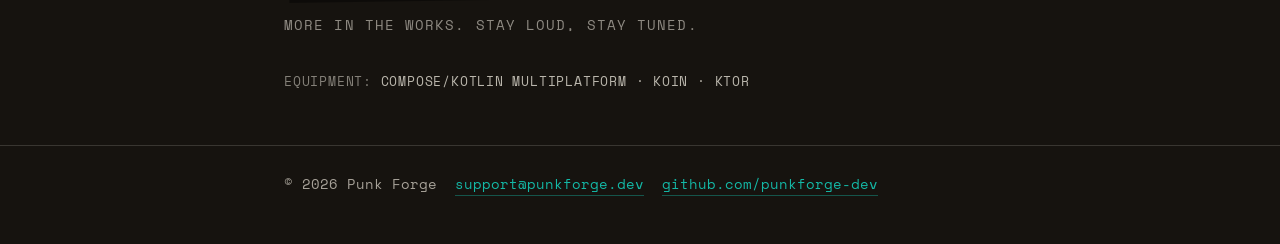
==== commit 79937ed5: "give Punk and Forge their own tilted underlines Each word gets its own teal bar sized to its own wid" ====
--- a/index.html
+++ b/index.html
@@ -7,6 +7,7 @@
 <link rel="preconnect" href="https://fonts.googleapis.com">
 <link rel="preconnect" href="https://fonts.gstatic.com" crossorigin>
 <link href="https://fonts.googleapis.com/css2?family=Allerta+Stencil&family=Anton&family=Space+Mono:wght@400;700&display=swap" rel="stylesheet">
+<link rel="icon" type="image/svg+xml" href="/assets/favicon.svg">
 <link rel="stylesheet" href="/assets/style.css">
 <style>
   /* ---------- Hero ---------- */
@@ -31,19 +32,27 @@
     text-transform: uppercase;
     letter-spacing: 0.05em;
     font-size: clamp(2.3rem, 8.5vw, 4.1rem);
-    line-height: 1.05;
+    line-height: 1.4;
     color: var(--cream-text);
     transform: rotate(-1.4deg);
     text-shadow: 6px 6px 0 var(--teal-dark);
   }
 
-  .underline-bar {
-    width: min(180px, 40%);
+  .wordmark .word {
+    position: relative;
+    display: inline-block;
+  }
+  .wordmark .word::after {
+    content: "";
+    position: absolute;
+    left: 0;
+    bottom: -10px;
+    width: 100%;
     height: 5px;
-    margin-top: 4px;
     background: var(--teal);
-    transform: rotate(-1deg);
   }
+  .wordmark .word:first-child::after { transform: rotate(-2.5deg); }
+  .wordmark .word:last-child::after { transform: rotate(2deg); }
 
   .patch h1 {
     margin: 0;
@@ -90,8 +99,7 @@
   <section class="hero">
     <div class="wrap">
       <div class="wordmark-wrap">
-        <h1 class="wordmark">Punk Forge</h1>
-        <div class="underline-bar"></div>
+        <h1 class="wordmark"><span class="word">Punk</span> <span class="word">Forge</span></h1>
       </div>
       <p class="tagline">DIY software, made with purpose</p>
       <p class="lede">
